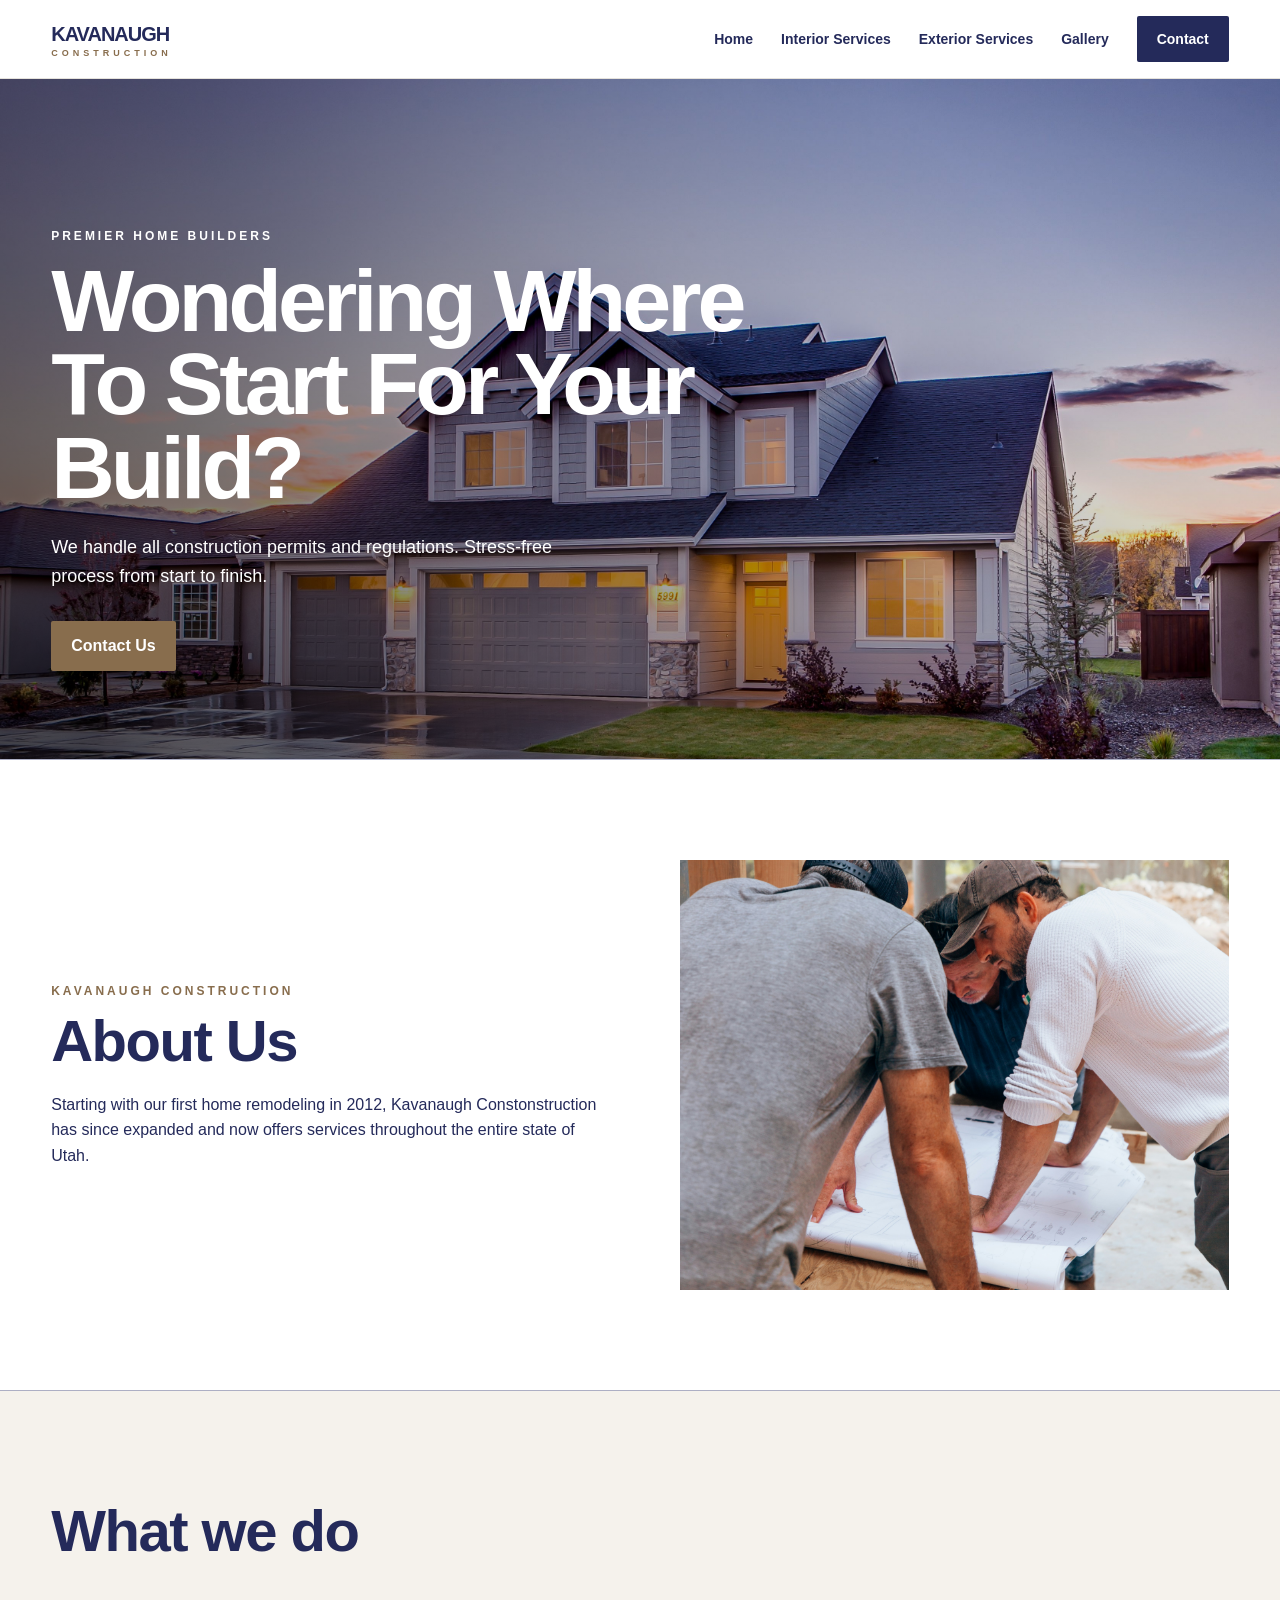
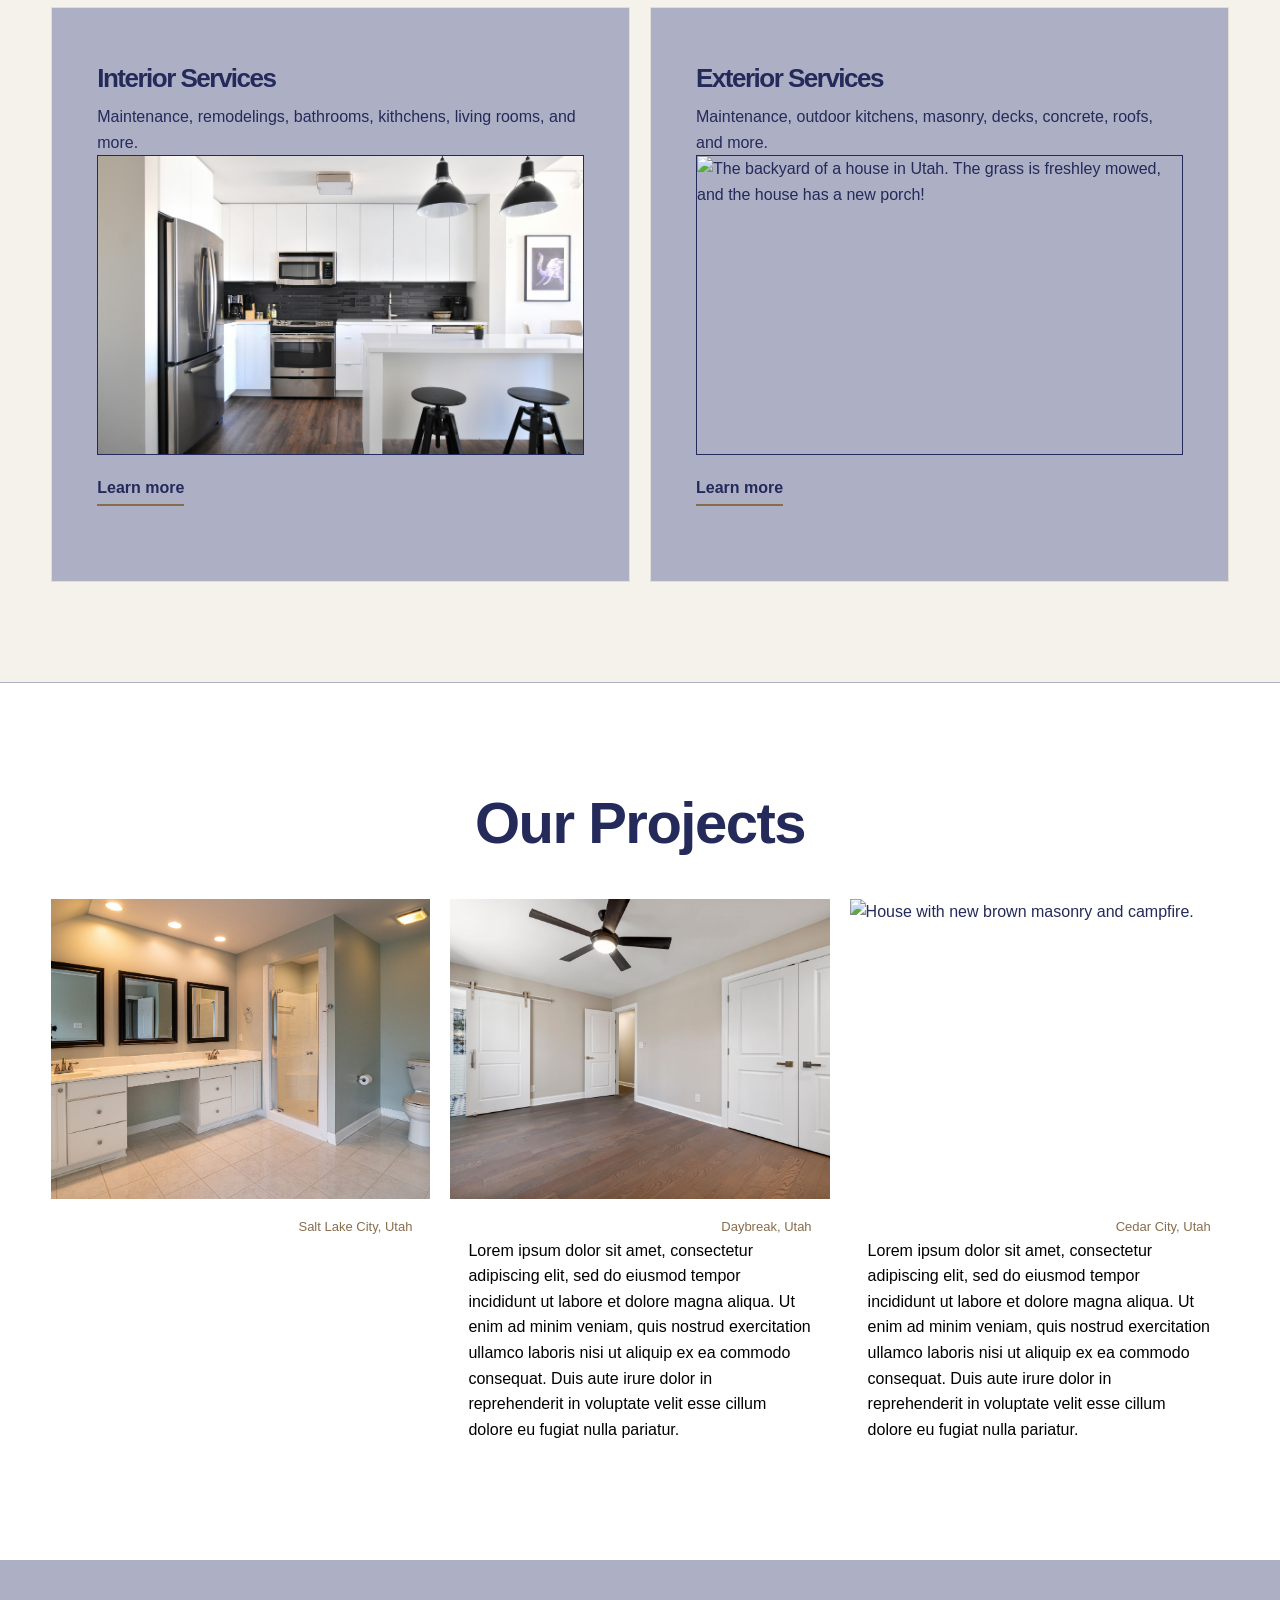
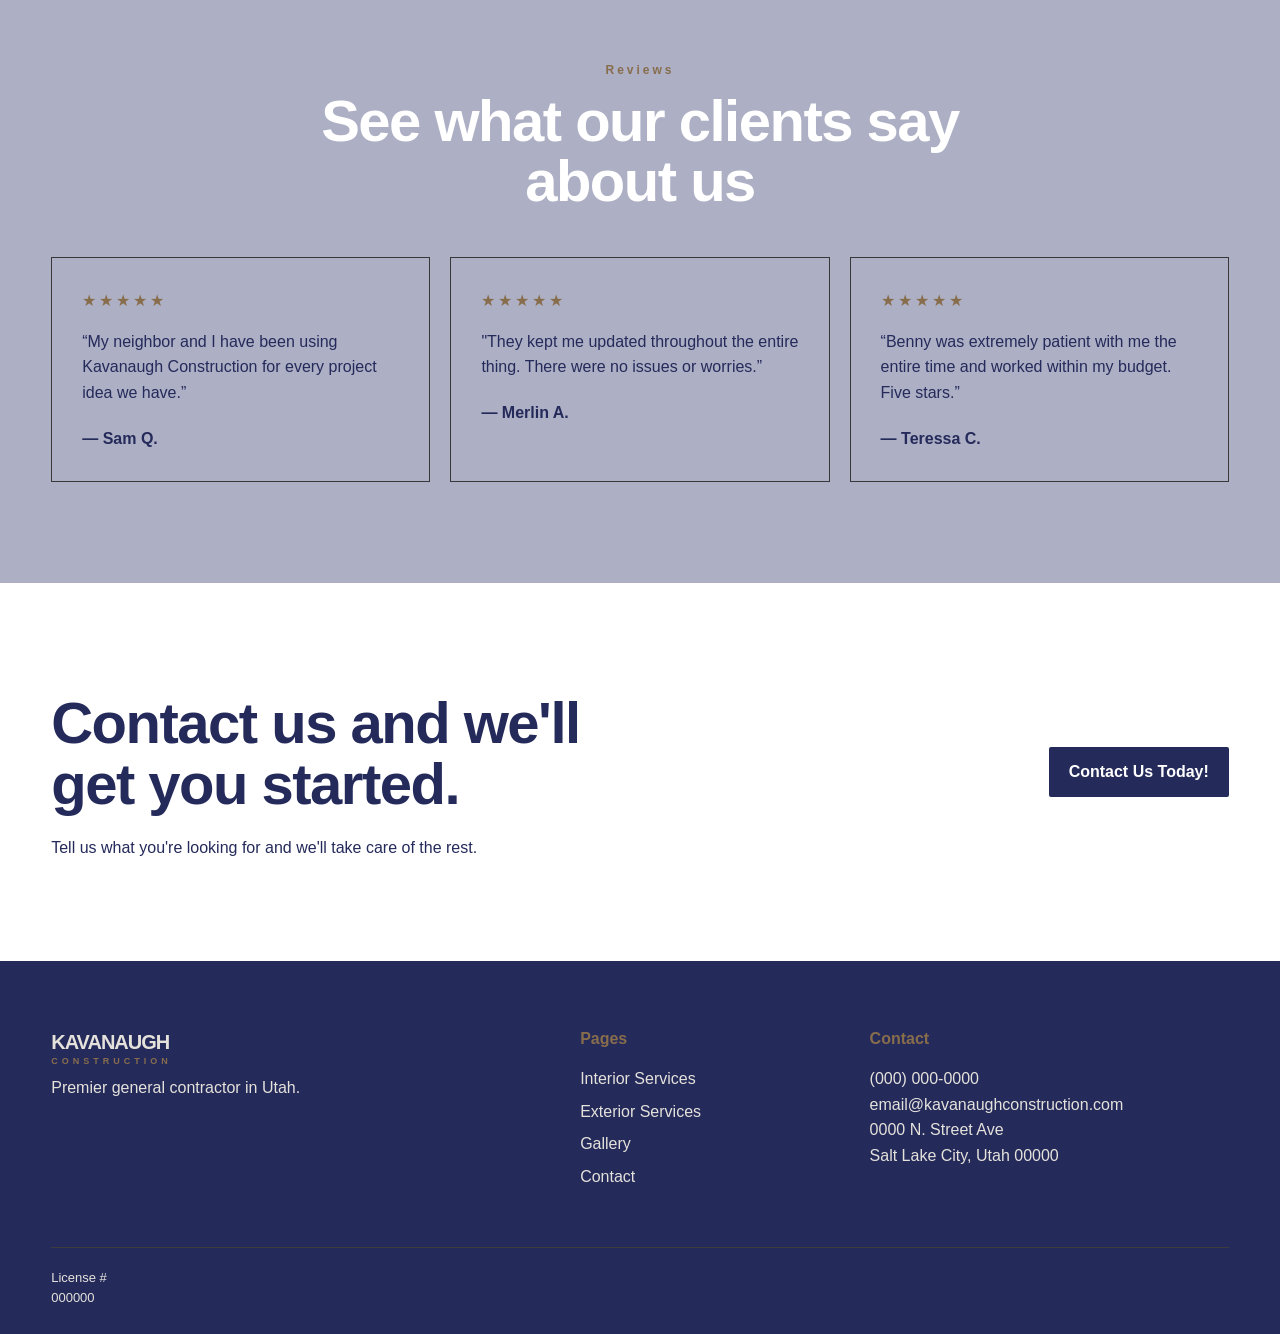
==== Website/index.html @ 5953cb98 "Final Project Website" ====
<!DOCTYPE html>
<html lang="en">
<head>
    <meta charset="UTF-8">
    <meta name="viewport" content="width=device-width, initial-scale=1.0">
    <title>HOME BUILDER & GENERAL CONTRACTOR SERVICES | Kavanaugh Construction</title>
    <link rel="stylesheet" href="style.css">

</head>
<body>
  <header class="header">
  <div class="container navbar">
    <a class="logo" href="index.html">KAVANAUGH <br><span>CONSTRUCTION</span></a>
      <nav class="top-navbar">
          <a href="index.html">Home</a>
          <a href="interior-services.html">Interior Services</a>
          <a href="exterior-services.html">Exterior Services</a>
          <a href="gallery.html">Gallery</a>
          <a href="contact.html" class="nav-button">Contact</a>
      </nav>
  </div>
</header>

<main>
    <section class="hero">
    <div class="hero-image">
        <img src="images/bgimage.jpg" alt="Image of a modern house after a rainy day with a new roof.">
    <div class="hero-overlay">
    <div class="container">
        <p style="color: white;" class="highlight">PREMIER HOME BUILDERS</p>
        <h1>Wondering Where<br>To Start For Your Build?</h1>
        <p style="color: white;" class="hero-text">We handle all construction permits and regulations. Stress-free process from start to finish.</p>
        <a class="button button-brown-color" href="contact.html">Contact Us</a>
    </div>
    </div>
    </div>
</section>
<section class="section">
    <div class="container gap">
    <div>
        <p class="highlight">KAVANAUGH CONSTRUCTION</p>
        <h2>About Us</h2>
        <p>Starting with our first home remodeling in 2012, Kavanaugh Constonstruction has since expanded and now offers services throughout the entire state of Utah.</p>
    </div>
        <img class="about-image" src="images/crewphoto.jpg" alt="Crew Photo.">
    </div>
</section>

<section class="section section-light">
    <div class="container">
    <div class="second-container">
        <h2>What we do</h2>
    </div>

    <div class="selections int-ex-selections">
        <article class="selection-design">
            <h3>Interior Services</h3>
            <p>Maintenance, remodelings, bathrooms, kithchens, living rooms, and more.</p>
            <img class="services-image" src="images/house-interior.jpg" alt="New kitchen. It has a grey refridgerator, white and long cabinets, an island, and brown flooring.">
            <a class="text-link" href="interior-services.html">Learn more</a>
        </article>

        <article class="selection-design">
            <h3>Exterior Services</h3>
            <p>Maintenance, outdoor kitchens, masonry, decks, concrete, roofs, and more.</p>
            <img class="services-image" src="images/house-exterior.jpg" alt="The backyard of a house in Utah. The grass is freshley mowed, and the house has a new porch!">
            <a class="text-link" href="exterior-services.html">Learn more</a>
        </article>
    </div>
    </div>
</section>

<section class="section">
    <div class="container">
    <div class="second-container centered">
        <h2>Our Projects</h2>
    </div>

    <div class="showcase-area">
        <a href="gallery.html" class="project-box">
        <img src="images/project-one.jpg" alt="New bathroom with white cabinets, glass shower door, and white tiles.">
    <div class="project-text">
        <p class="showcase-city">Salt Lake City, Utah</p>
        <p class="showcase-description"></p>
    </div>
        </a>
        <a href="gallery.html" class="project-box">
        <img src="images/project-two.jpg" alt="A new bedroom. It features new doors, brown flooring, beige walls, and a brown ceiling fan.">
    <div class="project-text">
        <p class="showcase-city">Daybreak, Utah</p>
        <p class="showcase-description">Lorem ipsum dolor sit amet, consectetur adipiscing elit, sed do eiusmod tempor incididunt
         ut labore et dolore magna aliqua. Ut enim ad minim veniam, quis nostrud exercitation ullamco laboris nisi ut aliquip 
         ex ea commodo consequat. Duis aute irure dolor in reprehenderit in voluptate velit esse cillum dolore eu fugiat nulla pariatur.</p>
    </div>
        </a>
        <a href="gallery.html" class="project-box">
        <img src="images/project-three.jpg" alt="House with new brown masonry and campfire.">
    <div class="project-text">
        <p class="showcase-city">Cedar City, Utah</p>
        <p class="showcase-description">Lorem ipsum dolor sit amet, consectetur adipiscing elit, sed do eiusmod tempor incididunt 
        ut labore et dolore magna aliqua. Ut enim ad minim veniam, quis nostrud exercitation ullamco laboris nisi ut aliquip ex ea 
        commodo consequat. Duis aute irure dolor in reprehenderit in voluptate velit esse cillum dolore eu fugiat nulla pariatur.</p>
    </div>
        </a>
    </div>
    </div>
</section>

<section class="section section-accent">
    <div class="container">
    <div class="second-container centered">
        <p class="highlight brown-color">Reviews</p>
        <h2>See what our clients say about us</h2>
    </div>

    <div class="reviews-section">
<article class="reviews">
    <div class="ratings">★★★★★</div>
        <p>“My neighbor and I have been using Kavanaugh Construction for every project idea we have.”</p>
        <strong class="dark-color">— Sam Q.</strong>
</article>
<article class="reviews">
    <div class="ratings">★★★★★</div>
        <p>"They kept me updated throughout the entire thing. There were no issues or worries.”</p>
        <strong class="dark-color">— Merlin A.</strong>
</article>
<article class="reviews">
    <div class="ratings">★★★★★</div>
        <p>“Benny was extremely patient with me the entire time and worked within my budget. Five stars.”</p>
        <strong class="dark-color">— Teressa C.</strong>
</article>
    </div>
    </div>
</section>

<section class="section contact-section">
    <div class="container gap contact-end">
    <div>
        <h2>Contact us and we'll get you started.</h2>
        <p>Tell us what you're looking for and we'll take care of the rest.</p>
    </div>
        <a class="button" href="contact.html">Contact Us Today!</a>
    </div>
</section>
</main>

<footer class="footer">
    <div class="container footer-box">
    <div>
        <a class="logo footer-logo" href="index.html">KAVANAUGH <br><span>CONSTRUCTION</span></a>
        <p>Premier general contractor in Utah.</p>
    </div>
    <div>
        <h4>Pages</h4>
          <a href="interior-services.html">Interior Services</a>
          <a href="exterior-services.html">Exterior Services</a>
          <a href="gallery.html">Gallery</a>
          <a href="contact.html">Contact</a>
    </div>
    <div>
        <h4>Contact</h4>
        <p>(000) 000-0000</p>
        <p>email@kavanaughconstruction.com</p>
        <p>0000 N. Street Ave<br>Salt Lake City, Utah 00000</p>
      </div>
    </div>
    <div class="container footer-bottom">
      License #<br>000000
    </div>
  </footer>

</body>
</html>
---- Website/style.css ----
* {
  box-sizing: border-box;
  margin: 0;
  padding: 0;
}

html {
  scroll-behavior: smooth;
}

body {
  font-family: Arial, Helvetica, sans-serif;
  color: #242a5a;
  background-color: white;
  line-height: 1.6;
}

.light-color {
  color: #f5f2ec;
}

.dark-color {
  color: #242a5a;
}

img {
  display: block;
  width: 100%;
}

.navbar {
  min-height: 78px;
  display: flex;
  align-items: center;
  justify-content: space-between;
  gap: 30px;
}
.container {
  width: min(92%, 1200px);
  margin: 0 auto;
}

.header {
  background-color: white;
  position: sticky;
  top: 0;
  border-bottom: 1px solid #e5e2dc;
  z-index: 100;
}

a {
  color: #242a5a;
  text-decoration: none;
}
p {
  color: #242a5a;
}

.logo {
  font-weight: 900;
  letter-spacing: -1px;
  font-size: 20px;
  white-space: nowrap;
}

.logo span {
  display: block;
  font-size: 9px;
  letter-spacing: 4px;
  color: #886d4d;
  margin-top: -4px;
}

.top-navbar {
  display: flex;
  align-items: center;
  gap: 28px;
  font-size: 14px;
  font-weight: 600;
}

.top-navbar a:hover{
  color: #886d4d;
}

.button {
  color: white;
  display: inline-block;
  padding: 12px 20px;
  background-color: #242a5a;
  border-radius: 2px;
  font-weight: 700;
  transition: 0.2s ease;
}

.nav-button {
  color: white;
  background-color: #242a5a;
  border-radius: 2px;
  display: inline-block;
  padding: 12px 20px;
  font-weight: 700;
  transition: 0.2s ease;
}

.hero-image {
  position: relative;
  height: 680px;
  overflow: hidden;
}

.hero-overlay {
  position: absolute;
  inset: 0;
  display: flex;
  align-items: center;
  background: linear-gradient(400deg, rgba(0,0,0,.68), rgba(0,0,0,.08) 80%);
  color: white;
}

.hero-overlay .container {
  padding-top: 60px;
}

.hero-overlay h1 {
  max-width: 750px;
  line-height: .95;
  letter-spacing: -4px;
  font-size: clamp(48px, 7vw, 88px);
  margin: 12px 0 24px;
}

.hero-text {
  max-width: 560px;
  font-size: 18px;
  margin-bottom: 30px;
}

.button-brown-color {
  background-color: #886d4d;
}

.highlight {
  color: #886d4d;
  font-size: 12px;
  font-weight: 800;
  letter-spacing: 3px;
}

.highlight.brown-color {
  color: #886d4d;
}

h1 {
  letter-spacing: -1.5px;
  line-height: 1.05;
}
h2{
  font-size: clamp(36px, 5vw, 58px);
  margin: 10px 0 20px;
  line-height: 1.05;
  letter-spacing: -1.5px;
}

h3 {
  line-height: 1.05;
  letter-spacing: -1.5px;
  margin: 12px 0;
  font-size: 26px;
}

.section {
  padding: 100px 0;
  border-top: 1px solid #adafc4;
}

.section-light {
  background-color: #f5f2ec;
}

.section-accent {
  background-color: #adafc4;
  color: white;
}

.second-container {
  max-width: 700px;
  margin-bottom: 45px;
}

.centered {
  text-align: center;
  margin-left: auto;
  margin-right: auto;
}

.gap {
  display: grid;
  grid-template-columns: 1fr 1fr;
  align-items: center;
  gap: 80px;
}

.about-image {
  height: 430px;
  object-fit: cover;
}

.text-link {
  display: inline-block;
  margin-top: 20px;
  font-weight: 800;
  border-bottom: 2px solid #886d4d;
  padding-bottom: 3px;
}

.selections {
  display: grid;
  gap: 20px;
}

.int-ex-selections {
  grid-template-columns: repeat(2, 1fr);
}

.selection-design {
  background-color: #adafc4;
  padding: 45px;
  height: 575px;
  border: 1px solid #e2ded7;
}


 .services-image{
  height: 300px;
  object-fit: cover;
  border-width: 1px;
  border-style: solid;
  border-color: #242a5a;
}
.exterior-image {
  height: 300px;
  object-fit: cover;
}


.selection-design p {
  max-width: 500px;
}

.showcase-area {
  grid-template-columns: repeat(3, 1fr);
  display: grid;
  gap: 20px;
}

.project-box {
  overflow: hiden;
  background-color: white;
}

.project-box img {
  height: 300px;
  object-fit: cover;
  transition: transform .3s ease;
}

.project-text {
  padding: 18px;
  display: block;
  justify-content: space-between;
  gap: 10px;
}

.showcase-city {
  text-align: right;
  color: #886d4d;
  font-size: 13px;
}

.showcase-description {
  text-align: left;
  color: black;
  font-size: 16px;
  margin: 0;
}

.reviews-section {
  display: grid;
  gap: 20px;
  grid-template-columns: repeat(3, 1fr);
}

.reviews {
  padding: 30px;
  border: 1px solid #383838;
}

.ratings {
  color: #886d4d;
  letter-spacing: 3px;
  margin-bottom: 15px;
}

.reviews strong {
  display: block;
  margin-top: 20px;
}

.contact-section {
  background: white;
}

.contact-end {
  justify-self: end;
}

.button {
  justify-self: end;
}

.footer {
  background-color: #242a5a;
  color: white;
  padding: 65px 0 25px;
}

.footer-box {
  display: grid;
  grid-template-columns: 2fr 1fr 1.5fr;
  gap: 50px;
}

.footer-bottom {
  display: flex;
  border-top: 1px solid #3c3c3c;
  margin-top: 50px;
  padding-top: 20px;
  justify-content: space-between;
  color: #e5e2dc;
  font-size: 13px;
}

.footer-box a {
  color: #e5e2dc;
  display: block;
  margin-bottom: 7px;
}

.footer-logo {
  display: inline-block;
  margin-bottom: 15px;
}

.footer-box h4 {
  margin-bottom: 15px;
  color: #886d4d;
}

.footer-box a:hover {
  color: #886d4d;
}

.footer p {
  color: #e5e2dc;
}

.contact-form {
  display: grid;
  gap: 10px;
}
.contact-form input{
  font-family: Arial, Helvetica, sans-serif;
  background-color: #f6f2ef;
  color: #242a5a;
  width: 100%;
  padding: 15px;
  border: 1px solid #d7d3cb;
}

.contact-form textarea {
  color: #242a5a;
  background-color: #f6f2ef;
  font-family: Arial, Helvetica, sans-serif;
  width: 100%;
  border: 1px solid #d7d3cb;
  padding: 15px;
}
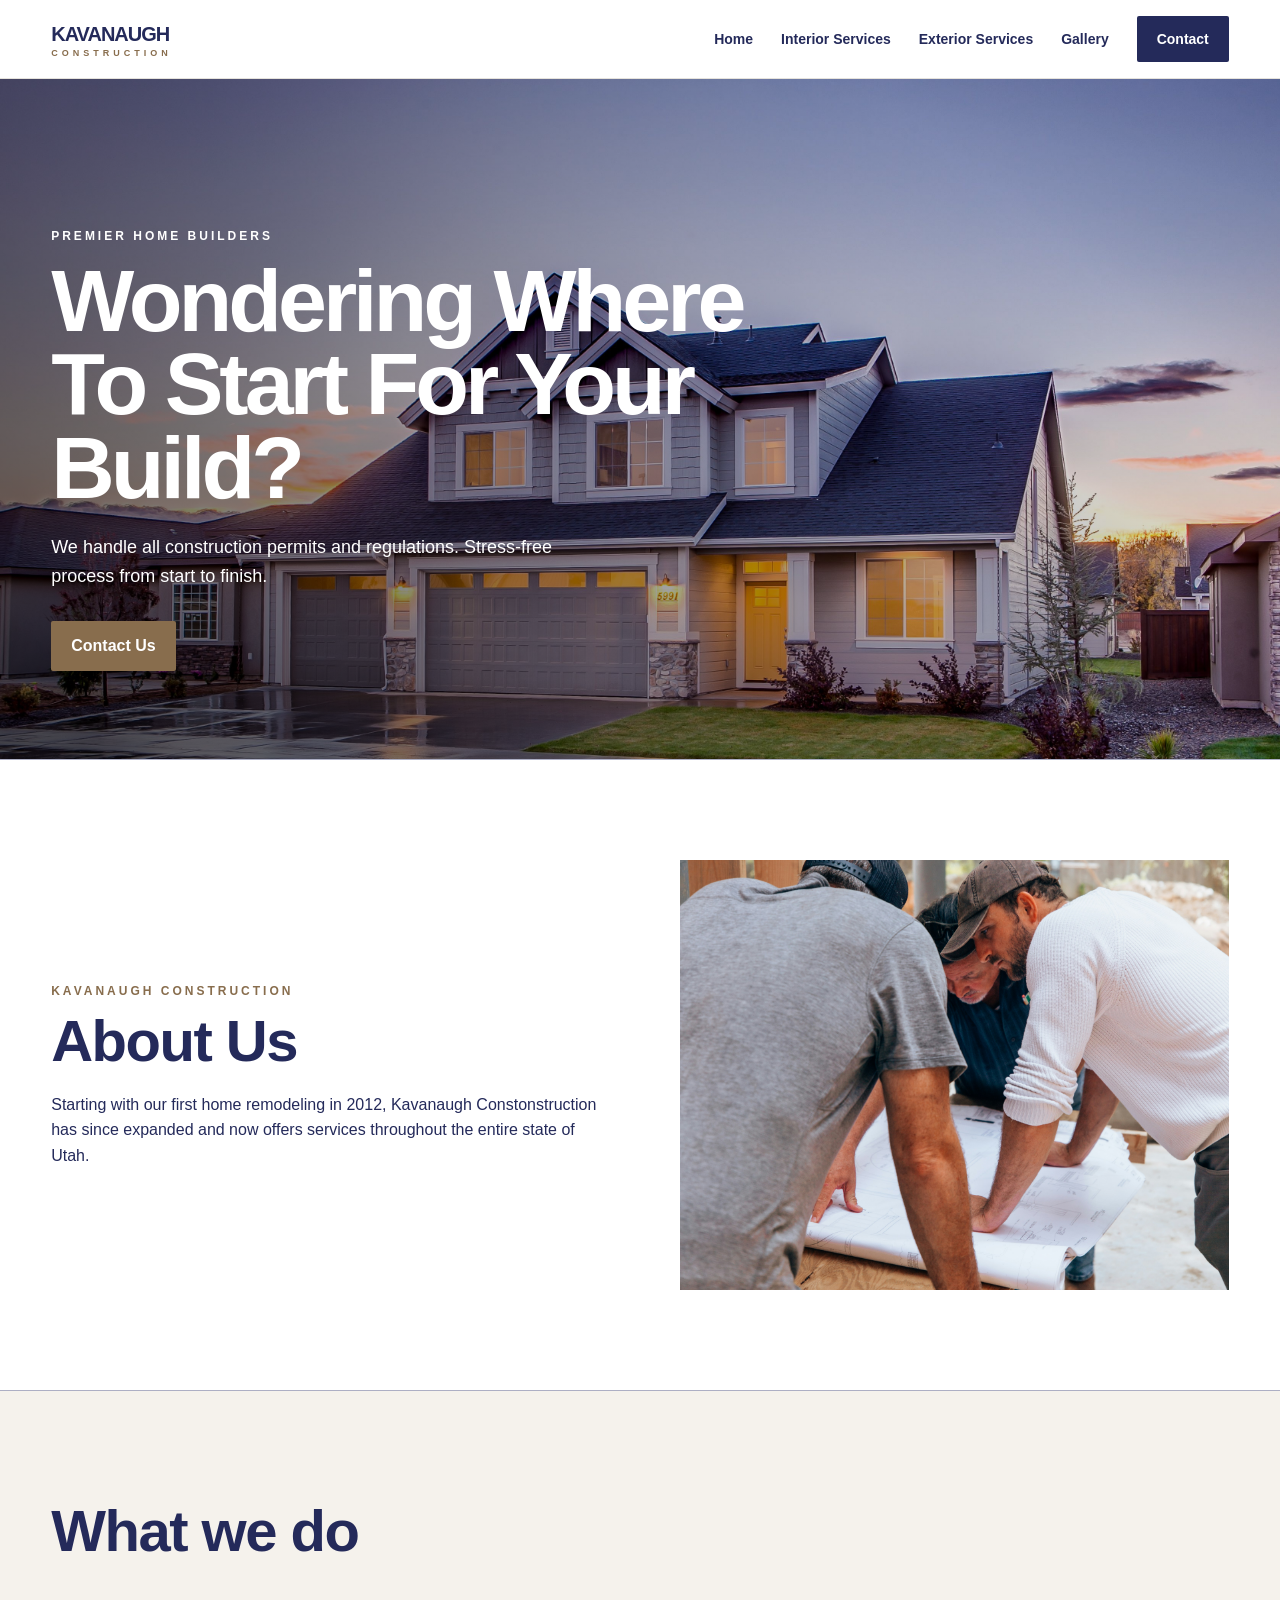
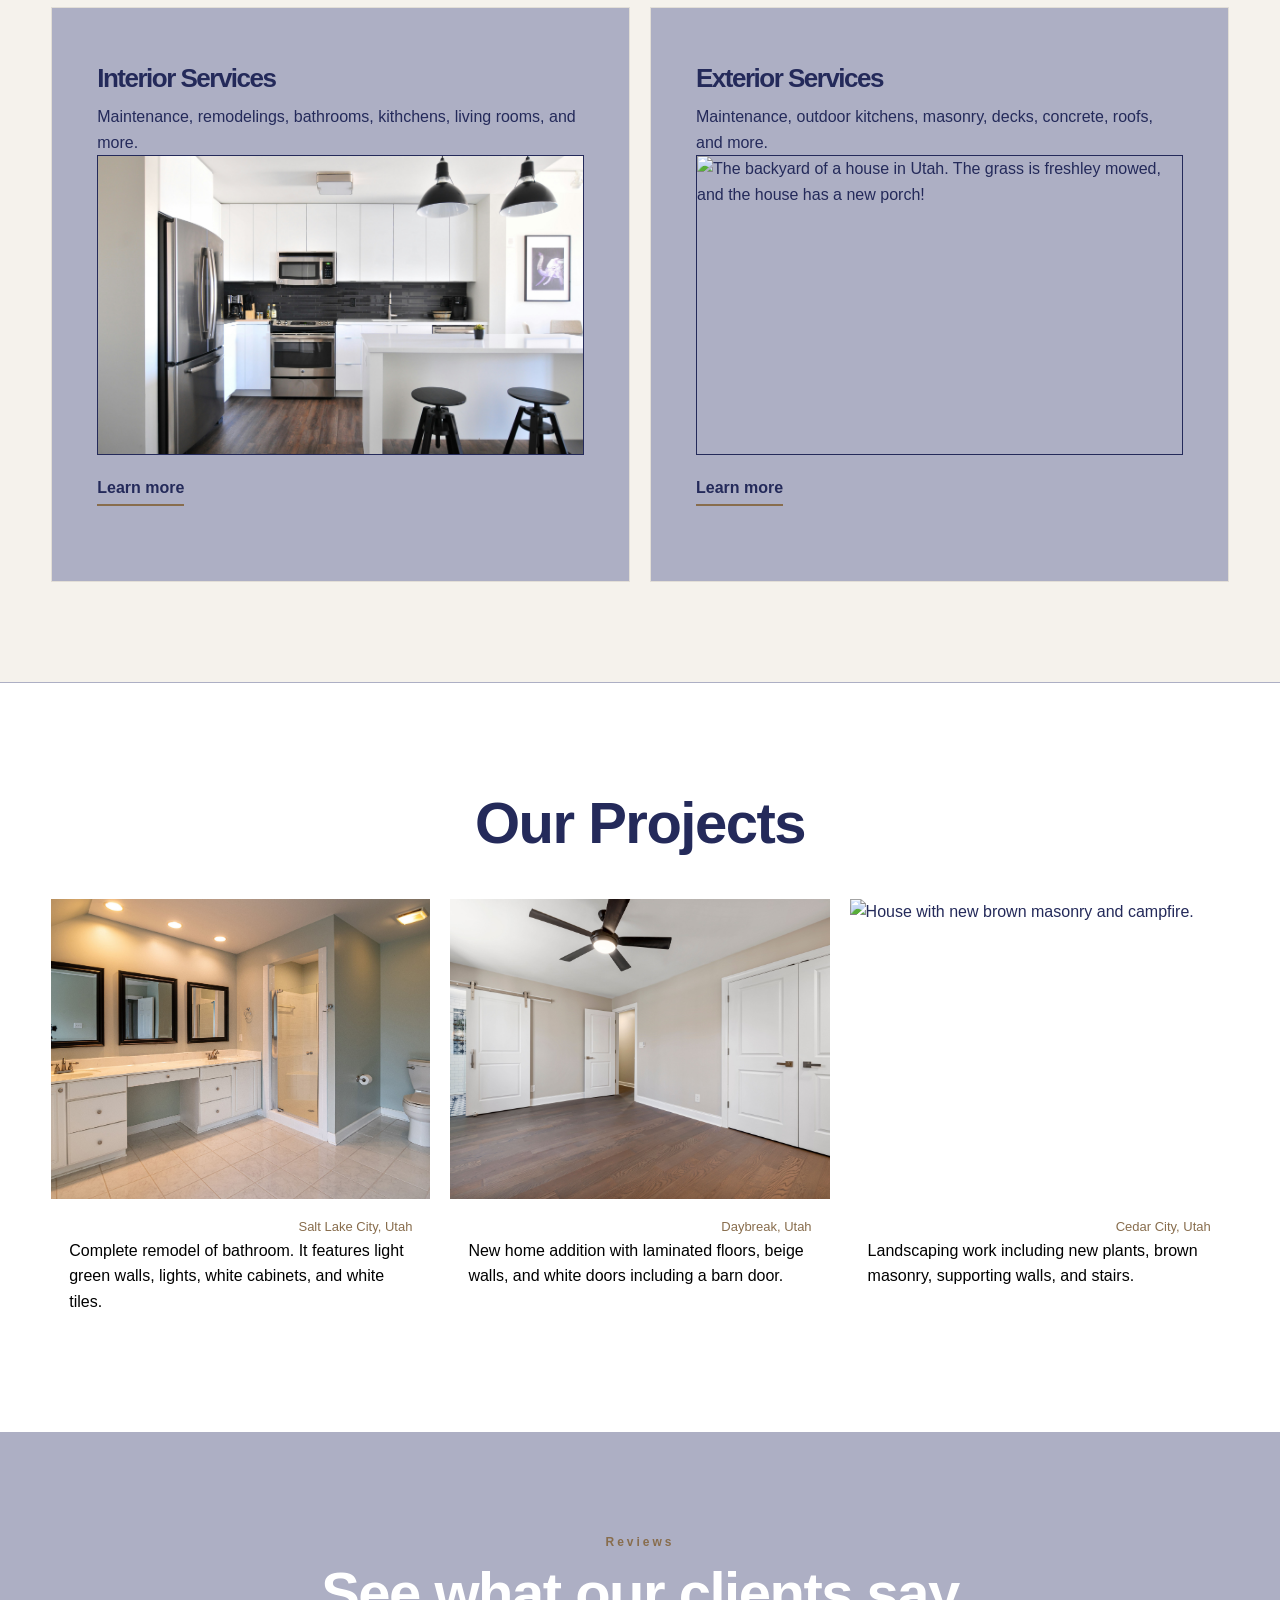
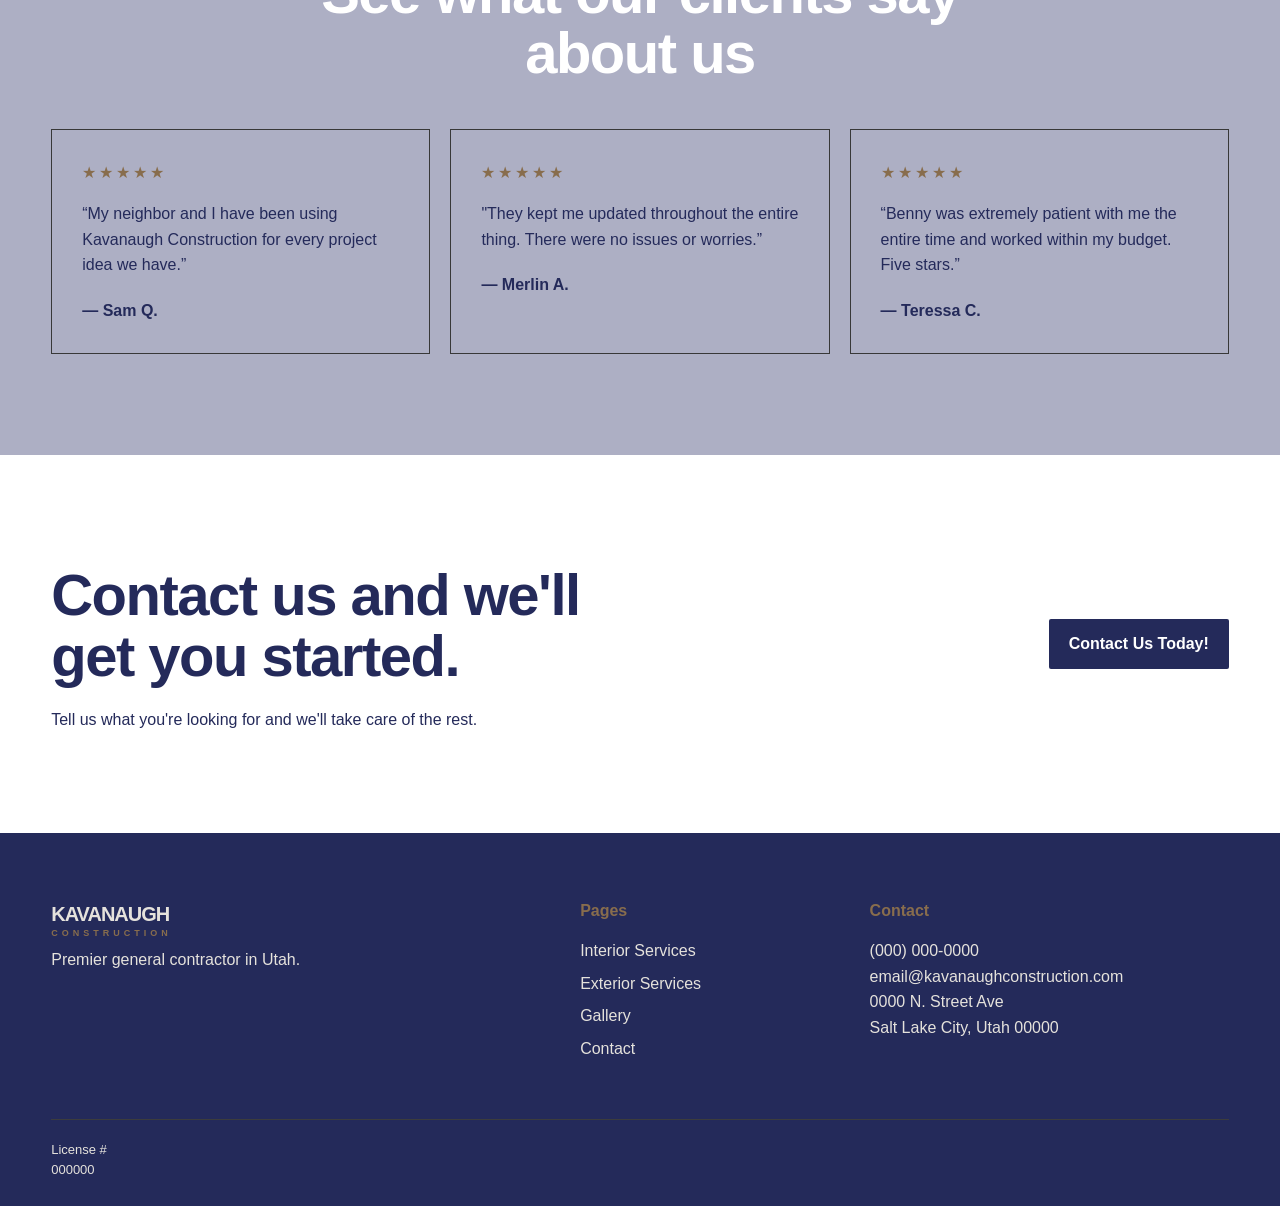
==== commit 49a575e1: "Add files via upload" ====
--- a/Website/index.html
+++ b/Website/index.html
@@ -1,3 +1,4 @@
+<!--Aimee Gates-->
 <!DOCTYPE html>
 <html lang="en">
 <head>
@@ -8,6 +9,7 @@
 
 </head>
 <body>
+    <!--For navbar-->
   <header class="header">
   <div class="container navbar">
     <a class="logo" href="index.html">KAVANAUGH <br><span>CONSTRUCTION</span></a>
@@ -22,6 +24,7 @@
 </header>
 
 <main>
+    <!--hero image area-->
     <section class="hero">
     <div class="hero-image">
         <img src="images/bgimage.jpg" alt="Image of a modern house after a rainy day with a new roof.">
@@ -36,6 +39,7 @@
     </div>
 </section>
 <section class="section">
+    <!--about us-->
     <div class="container gap">
     <div>
         <p class="highlight">KAVANAUGH CONSTRUCTION</p>
@@ -51,7 +55,7 @@
     <div class="second-container">
         <h2>What we do</h2>
     </div>
-
+<!--interior and exterior section-->
     <div class="selections int-ex-selections">
         <article class="selection-design">
             <h3>Interior Services</h3>
@@ -69,7 +73,7 @@
     </div>
     </div>
 </section>
-
+<!--my showcase of favorite projects. I used Lorem Ipsum for longer descriptions-->
 <section class="section">
     <div class="container">
     <div class="second-container centered">
@@ -81,31 +85,28 @@
         <img src="images/project-one.jpg" alt="New bathroom with white cabinets, glass shower door, and white tiles.">
     <div class="project-text">
         <p class="showcase-city">Salt Lake City, Utah</p>
-        <p class="showcase-description"></p>
+        <p class="showcase-description">Complete remodel of bathroom. It features light green walls, lights, white cabinets, and white tiles.</p>
     </div>
         </a>
         <a href="gallery.html" class="project-box">
         <img src="images/project-two.jpg" alt="A new bedroom. It features new doors, brown flooring, beige walls, and a brown ceiling fan.">
     <div class="project-text">
         <p class="showcase-city">Daybreak, Utah</p>
-        <p class="showcase-description">Lorem ipsum dolor sit amet, consectetur adipiscing elit, sed do eiusmod tempor incididunt
-         ut labore et dolore magna aliqua. Ut enim ad minim veniam, quis nostrud exercitation ullamco laboris nisi ut aliquip 
-         ex ea commodo consequat. Duis aute irure dolor in reprehenderit in voluptate velit esse cillum dolore eu fugiat nulla pariatur.</p>
+        <p class="showcase-description">New home addition with laminated floors, beige walls, and white doors including a barn door.</p>
     </div>
         </a>
         <a href="gallery.html" class="project-box">
         <img src="images/project-three.jpg" alt="House with new brown masonry and campfire.">
     <div class="project-text">
         <p class="showcase-city">Cedar City, Utah</p>
-        <p class="showcase-description">Lorem ipsum dolor sit amet, consectetur adipiscing elit, sed do eiusmod tempor incididunt 
-        ut labore et dolore magna aliqua. Ut enim ad minim veniam, quis nostrud exercitation ullamco laboris nisi ut aliquip ex ea 
-        commodo consequat. Duis aute irure dolor in reprehenderit in voluptate velit esse cillum dolore eu fugiat nulla pariatur.</p>
+        <p class="showcase-description">Landscaping work including new plants, brown masonry, supporting walls, and stairs.</p>
     </div>
         </a>
     </div>
     </div>
 </section>
 
+<!--Reviews and ratings-->
 <section class="section section-accent">
     <div class="container">
     <div class="second-container centered">
@@ -132,7 +133,7 @@
     </div>
     </div>
 </section>
-
+<!--contact us-->
 <section class="section contact-section">
     <div class="container gap contact-end">
     <div>
@@ -143,7 +144,7 @@
     </div>
 </section>
 </main>
-
+<!--footer-->
 <footer class="footer">
     <div class="container footer-box">
     <div>
--- a/Website/style.css
+++ b/Website/style.css
@@ -1,3 +1,7 @@
+/*I tried to create reusable rules. Theres a rule for different colors 
+to try to avoid inline code. I also created rules for images, navbars, footers, 
+hero images, logo, buttons, :hover, contact form, text, etc.*/
+
 * {
   box-sizing: border-box;
   margin: 0;
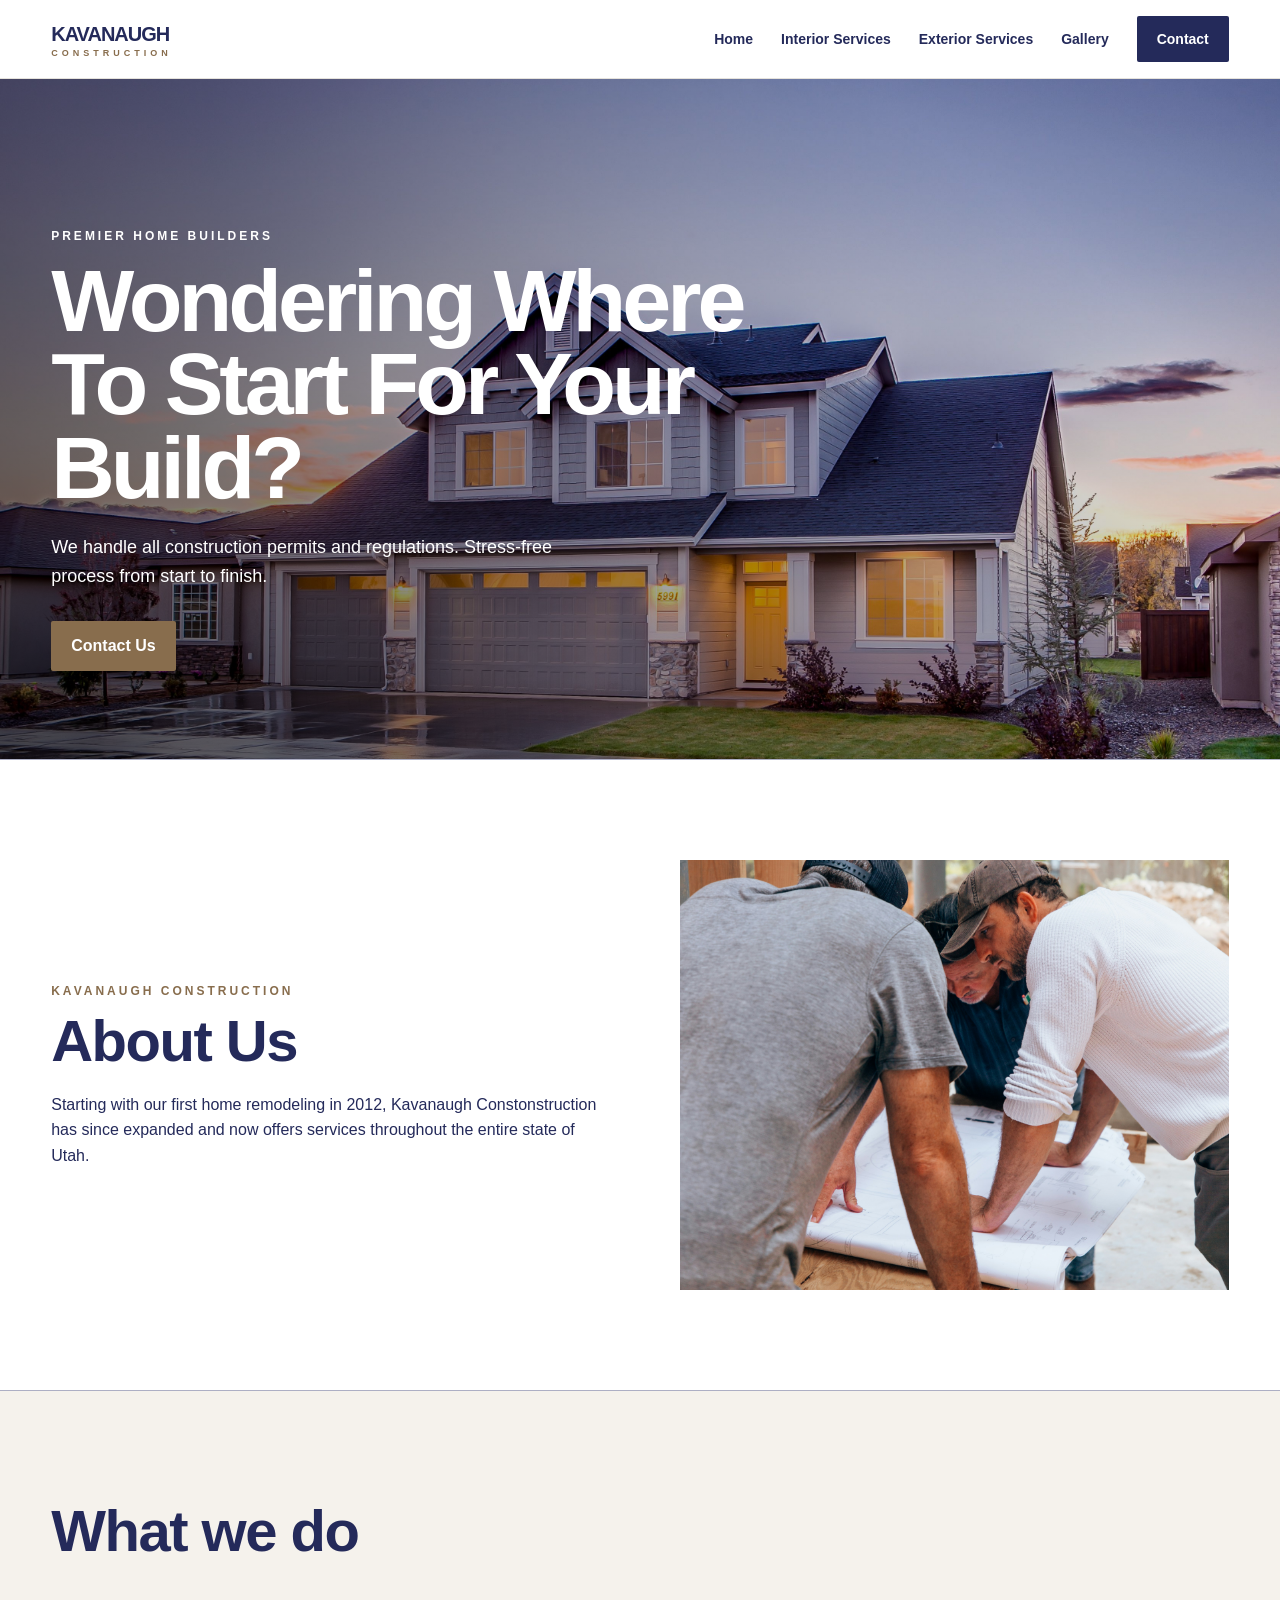
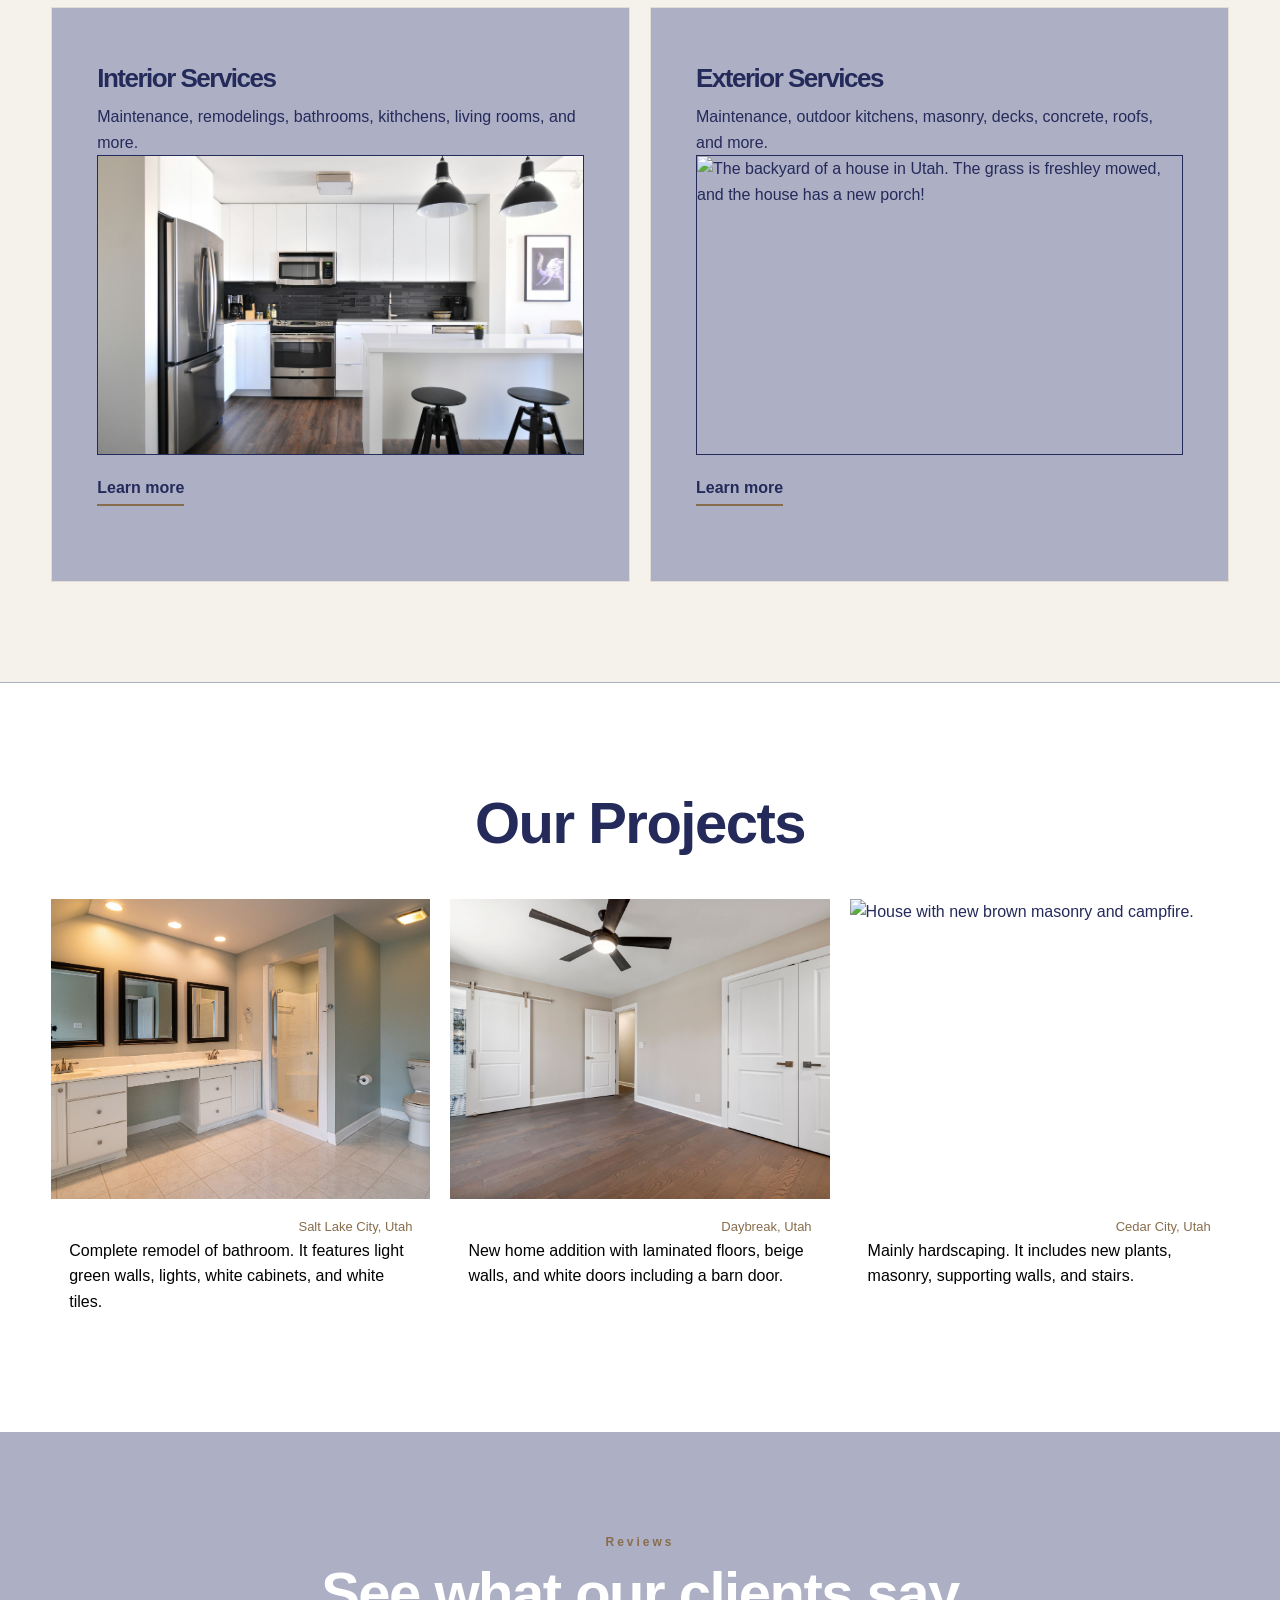
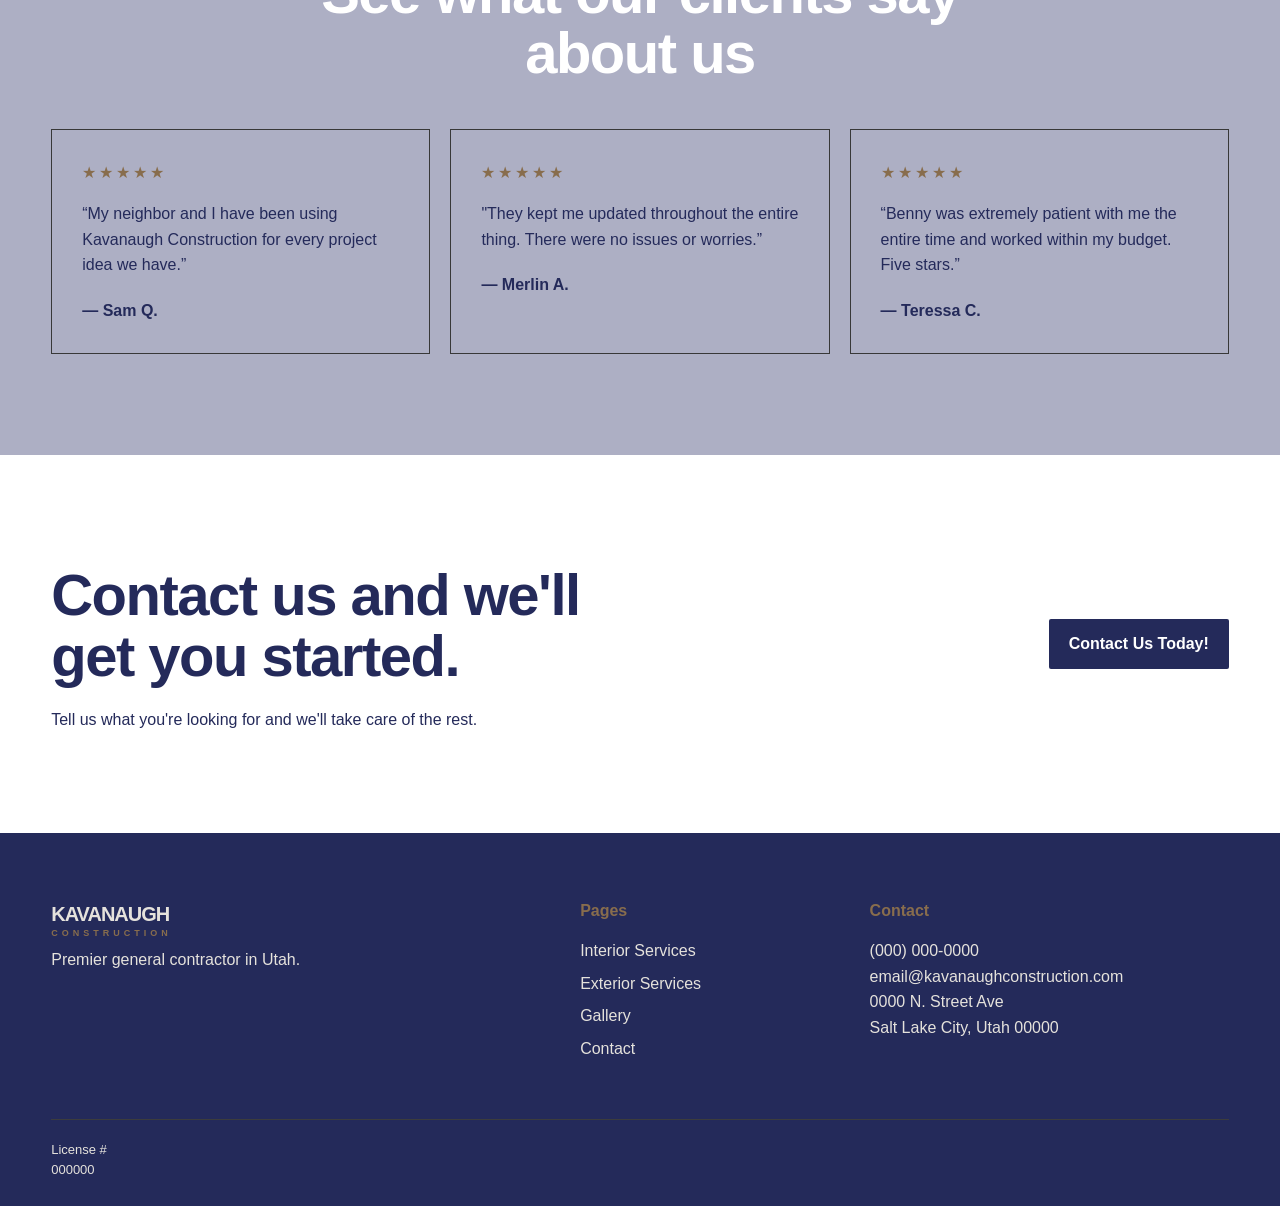
==== commit f47e76d8: "Add files via upload" ====
--- a/Website/index.html
+++ b/Website/index.html
@@ -99,7 +99,7 @@
         <img src="images/project-three.jpg" alt="House with new brown masonry and campfire.">
     <div class="project-text">
         <p class="showcase-city">Cedar City, Utah</p>
-        <p class="showcase-description">Landscaping work including new plants, brown masonry, supporting walls, and stairs.</p>
+        <p class="showcase-description">Mainly hardscaping. It includes new plants, masonry, supporting walls, and stairs.</p>
     </div>
         </a>
     </div>
